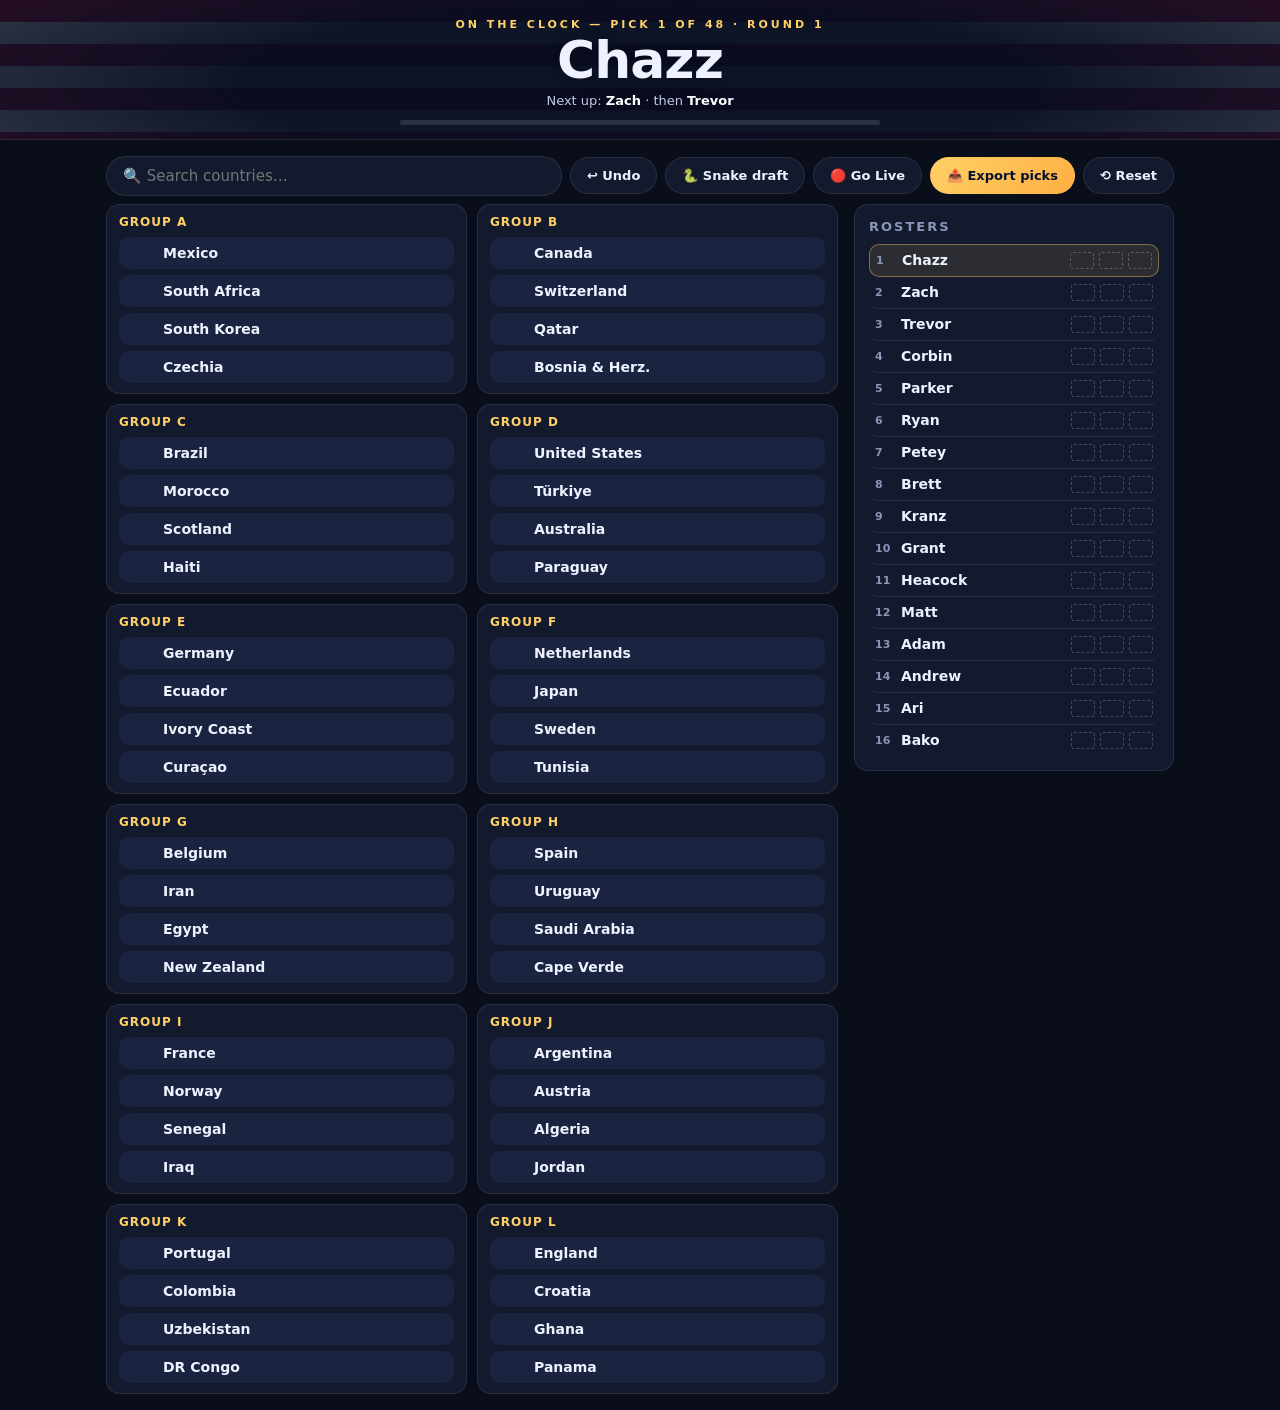
==== draft.html @ 39d611b7 "Add live broadcast mode to draft tracker Commissioner can paste a fine-grained PAT to publish each p" ====
<!DOCTYPE html>
<html lang="en">
<head>
<meta charset="UTF-8">
<meta name="viewport" content="width=device-width, initial-scale=1.0">
<title>Draft Tracker · World Cup Pool 2026</title>
<link rel="icon" href="data:image/svg+xml,<svg xmlns='http://www.w3.org/2000/svg' viewBox='0 0 100 100'><text y='.9em' font-size='90'>📋</text></svg>">
<link rel="preconnect" href="https://flagcdn.com">
<style>
  * { box-sizing: border-box; margin: 0; padding: 0; }
  :root {
    --bg: #0a0e1a; --card: #131a2e; --card2: #1a2340; --line: rgba(255,255,255,0.09);
    --text: #eef2ff; --muted: #8b96b8; --gold: #ffd166; --green: #3ddc84; --red: #ff5d73; --blue: #4dccff;
  }
  body { font-family: "Segoe UI", system-ui, -apple-system, Roboto, sans-serif; background: var(--bg); color: var(--text); min-height: 100vh; }

  /* ── on the clock header ── */
  .clock {
    position: sticky; top: 0; z-index: 20; text-align: center;
    padding: 18px 16px 14px; border-bottom: 1px solid var(--line);
    background:
      radial-gradient(ellipse 90% 160% at 50% 60%, rgba(5,12,30,0.96) 35%, rgba(5,12,30,0.8) 70%, rgba(5,12,30,0.55) 100%),
      repeating-linear-gradient(180deg, #B31942 0 22px, #e9ebf5 22px 44px);
  }
  .clock-kicker { font-size: 11px; letter-spacing: 3px; text-transform: uppercase; color: var(--gold); font-weight: 800; }
  .clock-name { font-size: clamp(30px, 7vw, 52px); font-weight: 900; letter-spacing: -1px; text-transform: capitalize; line-height: 1.15;
    text-shadow: 0 2px 14px rgba(5,12,30,0.95); }
  .clock-name.done { color: var(--gold); }
  .clock-sub { font-size: 13px; color: #c2cbe6; margin-top: 2px; text-shadow: 0 1px 6px rgba(5,12,30,0.9); }
  .clock-sub b { color: #fff; text-transform: capitalize; }
  .progress { height: 5px; background: rgba(255,255,255,0.12); border-radius: 99px; max-width: 480px; margin: 12px auto 0; overflow: hidden; }
  .progress i { display: block; height: 100%; border-radius: 99px; background: linear-gradient(90deg, var(--gold), #ff9f1c); transition: width .5s cubic-bezier(.2,.8,.2,1); }

  main { max-width: 1100px; margin: 0 auto; padding: 16px; }

  .toolbar { display: flex; gap: 8px; flex-wrap: wrap; align-items: center; margin-bottom: 14px; }
  .toolbar input {
    flex: 1; min-width: 160px; background: var(--card); border: 1px solid var(--line); color: var(--text);
    font: inherit; font-size: 15px; padding: 10px 16px; border-radius: 999px; outline: none;
  }
  .toolbar input:focus { border-color: var(--gold); }
  .tbtn {
    border: 1px solid var(--line); background: var(--card); color: var(--text); font: inherit; font-size: 13px;
    font-weight: 700; padding: 10px 16px; border-radius: 999px; cursor: pointer; white-space: nowrap;
  }
  .tbtn:hover { border-color: var(--gold); color: var(--gold); }
  .tbtn.danger:hover { border-color: var(--red); color: var(--red); }
  .tbtn.primary { background: linear-gradient(135deg, var(--gold), #ffae42); color: #06122e; border-color: transparent; }
  .mode-note { font-size: 12px; color: var(--muted); }

  .layout { display: grid; grid-template-columns: 1fr 320px; gap: 16px; align-items: start; }
  @media (max-width: 900px) { .layout { grid-template-columns: 1fr; } }

  /* ── country board ── */
  .groups { display: grid; grid-template-columns: repeat(auto-fill, minmax(240px, 1fr)); gap: 10px; }
  .gcard { background: var(--card); border: 1px solid var(--line); border-radius: 14px; padding: 10px 12px; }
  .gtitle { font-size: 12px; font-weight: 800; letter-spacing: 1px; color: var(--gold); margin-bottom: 8px; }
  .chip {
    display: flex; align-items: center; gap: 8px; width: 100%; text-align: left;
    background: var(--card2); border: 1px solid transparent; border-radius: 10px;
    padding: 7px 9px; margin-bottom: 6px; cursor: pointer; color: var(--text); font: inherit; font-size: 14px; font-weight: 600;
    transition: transform .12s, border-color .12s; position: relative;
  }
  .chip:last-child { margin-bottom: 0; }
  .chip:hover:not(.taken) { transform: translateX(3px); border-color: var(--gold); }
  .chip img { width: 26px; border-radius: 3px; box-shadow: 0 1px 4px rgba(0,0,0,.5); flex-shrink: 0; }
  .chip.taken { opacity: 0.45; cursor: default; }
  .chip.taken img { filter: grayscale(.85); }
  .chip.taken .cname { text-decoration: line-through; text-decoration-color: rgba(255,255,255,0.5); }
  .chip .who { margin-left: auto; font-size: 10.5px; font-weight: 800; color: var(--blue); text-transform: capitalize; white-space: nowrap; }
  .chip.justPicked { animation: flash .9s ease; }
  @keyframes flash { 0% { background: rgba(255,209,102,0.5); } 100% { background: var(--card2); } }
  .gcard.cleared { opacity: 0.55; }

  /* ── rosters sidebar ── */
  .rosters { background: var(--card); border: 1px solid var(--line); border-radius: 14px; padding: 14px; max-height: 80vh; overflow-y: auto; position: sticky; top: 130px; }
  .rosters h3 { font-size: 13px; letter-spacing: 2px; text-transform: uppercase; color: var(--muted); margin-bottom: 10px; }
  .ros { display: flex; align-items: center; gap: 8px; padding: 7px 6px; border-radius: 10px; border-bottom: 1px solid var(--line); }
  .ros:last-child { border-bottom: none; }
  .ros.onclock { background: rgba(255,209,102,0.1); border: 1px solid rgba(255,209,102,0.4); }
  .ros .ord { font-size: 11px; color: var(--muted); width: 18px; font-weight: 800; flex-shrink: 0; }
  .ros .rname { font-weight: 700; font-size: 14px; text-transform: capitalize; width: 76px; flex-shrink: 0; overflow: hidden; text-overflow: ellipsis; white-space: nowrap; }
  .ros .picks { display: flex; gap: 5px; margin-left: auto; }
  .ros .picks img { width: 24px; border-radius: 3px; box-shadow: 0 1px 4px rgba(0,0,0,.5); }
  .ros .slot { width: 24px; height: 17px; border: 1px dashed rgba(255,255,255,0.22); border-radius: 3px; }

  /* ── export overlay ── */
  .overlay { position: fixed; inset: 0; background: rgba(4,7,16,0.85); z-index: 50; display: flex; align-items: center; justify-content: center; padding: 18px; }
  .modal { background: var(--card); border: 1px solid var(--line); border-radius: 18px; max-width: 640px; width: 100%; padding: 24px; max-height: 88vh; overflow-y: auto; }
  .modal h2 { margin-bottom: 8px; }
  .modal p { color: var(--muted); font-size: 14px; line-height: 1.55; margin-bottom: 14px; }
  .modal textarea { width: 100%; height: 240px; background: #0c1122; color: #cfe3ff; border: 1px solid var(--line); border-radius: 10px; padding: 12px; font: 12px/1.5 ui-monospace, Consolas, monospace; }
  .modal .row { display: flex; gap: 10px; margin-top: 12px; flex-wrap: wrap; }
  .hidden { display: none !important; }
  canvas.confetti { position: fixed; inset: 0; pointer-events: none; z-index: 99; }
</style>
</head>
<body>
  <header class="clock">
    <div class="clock-kicker" id="pickLabel">Draft Tracker</div>
    <div class="clock-name" id="onClock">—</div>
    <div class="clock-sub" id="nextUp"></div>
    <div class="progress"><i id="bar" style="width:0%"></i></div>
  </header>

  <main>
    <div class="toolbar">
      <input id="search" type="search" placeholder="🔍 Search countries…" autocomplete="off">
      <button class="tbtn" id="undoBtn">↩ Undo</button>
      <button class="tbtn" id="modeBtn"></button>
      <button class="tbtn" id="liveBtn">🔴 Go Live</button>
      <button class="tbtn primary" id="exportBtn">📤 Export picks</button>
      <button class="tbtn danger" id="resetBtn">⟲ Reset</button>
    </div>
    <div id="syncNote" class="mode-note" style="margin:-6px 4px 12px;"></div>
    <div class="layout">
      <div class="groups" id="board"></div>
      <aside class="rosters">
        <h3>Rosters</h3>
        <div id="rosters"></div>
      </aside>
    </div>
  </main>

  <div class="overlay hidden" id="liveOverlay">
    <div class="modal">
      <h2>🔴 Go Live</h2>
      <p>Live mode publishes every pick to the pool site so the whole group can follow along at this same link
         (their pages refresh automatically). Only <b>this device</b> can make picks — everyone else watches.</p>
      <p><b>One-time setup</b> (repo owner only):<br>
         1. GitHub → Settings → Developer settings → <a href="https://github.com/settings/personal-access-tokens/new" target="_blank" style="color:var(--blue)">Fine-grained tokens → Generate new token</a><br>
         2. Repository access: <b>Only select repositories → worldcuppool</b><br>
         3. Permissions → Repository permissions → <b>Contents: Read and write</b><br>
         4. Generate, copy, and paste it below. It is stored only in this browser.</p>
      <input id="tokenInput" type="password" placeholder="github_pat_…" autocomplete="off"
        style="width:100%; background:#0c1122; color:var(--text); border:1px solid var(--line); border-radius:10px; padding:12px; font:inherit;">
      <div class="row">
        <button class="tbtn primary" id="tokenSave">Start broadcasting</button>
        <button class="tbtn" id="tokenClose">Cancel</button>
        <button class="tbtn danger hidden" id="tokenForget">Stop live & forget token</button>
      </div>
    </div>
  </div>

  <div class="overlay hidden" id="overlay">
    <div class="modal">
      <h2 id="modalTitle">📤 Export picks</h2>
      <p>This is the <b>data/pool.js</b> roster block. Copy it and paste it to Claude (or straight into the repo) and the
         dashboard updates with the real draft.</p>
      <textarea id="exportText" readonly></textarea>
      <div class="row">
        <button class="tbtn primary" id="copyBtn">📋 Copy to clipboard</button>
        <button class="tbtn" id="closeBtn">Close</button>
      </div>
    </div>
  </div>

<script src="data/teams.js"></script>
<script>
  // Official draft order (crypto-random draw, June 11 2026)
  const ORDER = ["chazz","zach","trevor","corbin","parker","ryan","petey","brett","kranz","grant","heacock","matt","adam","andrew","ari","bako"];
  const ROUNDS = 3; // 16 managers × 3 picks = 48 nations
  const TOTAL = ORDER.length * ROUNDS;
  const AVATARS = ["🦅","🐯","🦈","🐺","🦁","🐻","🦊","🐙","🦂","🐉","🦬","🐎","🦉","🐍","🦜","🐊"];
  const KEY = "wc26-draft-tracker";

  let state = load() || { mode: "snake", picks: [] }; // picks: [{ team, manager }]

  // ── live sync (optional): commissioner publishes picks to the repo,
  //    everyone else follows along read-only ──
  const REPO = "ancarcich-ops/worldcuppool";
  const BRANCH = "claude/tender-brahmagupta-cn1d5u";
  const FILE_URL = `https://api.github.com/repos/${REPO}/contents/data/draft.json`;
  const TOKEN_KEY = "wc26-draft-token";
  let token = localStorage.getItem(TOKEN_KEY) || "";
  let remoteSha = null;
  let following = false; // true = read-only viewer
  let publishTimer = null;

  async function remoteGet() {
    const headers = { Accept: "application/vnd.github+json" };
    if (token) headers.Authorization = `Bearer ${token}`;
    const res = await fetch(`${FILE_URL}?ref=${encodeURIComponent(BRANCH)}&t=${Date.now()}`, { headers, cache: "no-store" });
    if (res.status === 404) return null;
    if (!res.ok) throw new Error(`GitHub ${res.status}`);
    const data = await res.json();
    return { sha: data.sha, json: JSON.parse(decodeURIComponent(escape(atob(data.content.replace(/\n/g, ""))))) };
  }

  async function remotePut(retry = true) {
    if (!token) return;
    const body = {
      message: `draft: ${state.picks.length}/${TOTAL} picks`,
      content: btoa(unescape(encodeURIComponent(JSON.stringify(state)))),
      branch: BRANCH,
    };
    if (remoteSha) body.sha = remoteSha;
    const res = await fetch(FILE_URL, {
      method: "PUT",
      headers: { Accept: "application/vnd.github+json", Authorization: `Bearer ${token}`, "Content-Type": "application/json" },
      body: JSON.stringify(body),
    });
    if (res.ok) {
      remoteSha = (await res.json()).content.sha;
      syncNote(`🟢 Live · ${state.picks.length}/${TOTAL} published`);
    } else if ((res.status === 409 || res.status === 422) && retry) {
      const cur = await remoteGet().catch(() => null);
      remoteSha = cur?.sha || null;
      return remotePut(false);
    } else {
      syncNote(`⚠️ Publish failed (HTTP ${res.status}) — picks are still saved on this device`);
    }
  }

  function schedulePublish() {
    if (!token) return;
    clearTimeout(publishTimer);
    publishTimer = setTimeout(() => remotePut().catch((e) => syncNote(`⚠️ ${e.message}`)), 700);
  }

  async function pollRemote() {
    try {
      const remote = await remoteGet();
      if (remote && JSON.stringify(remote.json.picks) !== JSON.stringify(state.picks)) {
        state = remote.json;
        remoteSha = remote.sha;
        render();
      }
      if (remote) syncNote(`👀 Watching live · ${state.picks.length}/${TOTAL} picks · updated ${new Date().toLocaleTimeString()}`);
    } catch { /* transient — keep last good state */ }
  }

  function syncNote(msg) {
    const el = document.querySelector("#syncNote");
    if (el) el.textContent = msg;
  }

  async function init() {
    if (token) {
      // commissioner: adopt whichever side has more picks, then broadcast
      const remote = await remoteGet().catch(() => null);
      if (remote) {
        remoteSha = remote.sha;
        if ((remote.json.picks?.length || 0) > state.picks.length) { state = remote.json; save(); }
      }
      schedulePublish();
    } else {
      // no token: if a broadcast exists, follow it read-only
      const remote = await remoteGet().catch(() => null);
      if (remote && (remote.json.picks?.length || 0) >= state.picks.length) {
        following = true;
        state = remote.json;
        setInterval(pollRemote, 75_000);
        syncNote(`👀 Watching live · refreshes automatically`);
      }
    }
    render();
  }

  const $ = (s) => document.querySelector(s);
  const flag = (code) => `<img src="https://flagcdn.com/w40/${TEAMS[code].iso}.png" alt="" loading="lazy">`;
  const cap = (s) => s.charAt(0).toUpperCase() + s.slice(1);

  function load() { try { return JSON.parse(localStorage.getItem(KEY)); } catch { return null; } }
  function save() { localStorage.setItem(KEY, JSON.stringify(state)); }

  function managerAt(pickIdx) {
    const round = Math.floor(pickIdx / ORDER.length);
    const pos = pickIdx % ORDER.length;
    const reversed = state.mode === "snake" && round % 2 === 1;
    return ORDER[reversed ? ORDER.length - 1 - pos : pos];
  }
  const taken = () => new Map(state.picks.map((p) => [p.team, p.manager]));
  const picksOf = (m) => state.picks.filter((p) => p.manager === m).map((p) => p.team);

  // ── rendering ────────────────────────────────────────────────
  function render(justPicked) {
    const n = state.picks.length;
    const done = n >= TOTAL;
    $("#pickLabel").textContent = done ? "🏁 Draft complete!" : `On the clock — Pick ${n + 1} of ${TOTAL} · Round ${Math.floor(n / ORDER.length) + 1}`;
    $("#onClock").textContent = done ? "Draft Complete 🎉" : managerAt(n);
    $("#onClock").classList.toggle("done", done);
    $("#nextUp").innerHTML = done
      ? `All 48 nations are off the board. Hit <b>Export picks</b>!`
      : n + 1 < TOTAL ? `Next up: <b>${managerAt(n + 1)}</b>${n + 2 < TOTAL ? ` · then <b>${managerAt(n + 2)}</b>` : ""}` : `Last pick of the draft!`;
    $("#bar").style.width = `${(n / TOTAL) * 100}%`;
    $("#modeBtn").textContent = state.mode === "snake" ? "🐍 Snake draft" : "➡ Linear draft";
    $("#modeBtn").disabled = n > 0;
    $("#modeBtn").style.opacity = n > 0 ? 0.55 : 1;
    $("#liveBtn").textContent = token ? "🟢 Live" : "🔴 Go Live";

    // viewers follow read-only
    ["#undoBtn", "#modeBtn", "#resetBtn", "#liveBtn"].forEach((s) => $(s).classList.toggle("hidden", following));

    renderBoard(justPicked);
    renderRosters(done ? null : managerAt(n));
    if (done && justPicked) confetti();
  }

  function renderBoard(justPicked) {
    const t = taken();
    const q = $("#search").value.trim().toLowerCase();
    $("#board").innerHTML = GROUPS.map((g) => {
      const codes = Object.keys(TEAMS).filter((c) => TEAMS[c].group === g);
      const visible = codes.filter((c) => !q || TEAMS[c].name.toLowerCase().includes(q) || c.toLowerCase().includes(q));
      if (!visible.length) return "";
      const cleared = codes.every((c) => t.has(c));
      return `<div class="gcard ${cleared ? "cleared" : ""}">
        <div class="gtitle">GROUP ${g}${cleared ? " ✓" : ""}</div>
        ${visible.map((c) => {
          const owner = t.get(c);
          return `<button class="chip ${owner ? "taken" : ""} ${c === justPicked ? "justPicked" : ""}" data-code="${c}" ${owner || following ? "disabled" : ""}>
            ${flag(c)}<span class="cname">${TEAMS[c].name}</span>
            ${owner ? `<span class="who">${owner}</span>` : ""}
          </button>`;
        }).join("")}
      </div>`;
    }).join("");

    document.querySelectorAll(".chip:not(.taken)").forEach((b) => b.addEventListener("click", () => pick(b.dataset.code)));
  }

  function renderRosters(onClock) {
    $("#rosters").innerHTML = ORDER.map((m, i) => {
      const ps = picksOf(m);
      return `<div class="ros ${m === onClock ? "onclock" : ""}">
        <span class="ord">${i + 1}</span><span class="rname">${m}</span>
        <span class="picks">
          ${ps.map((c) => `<span title="${TEAMS[c].name}">${flag(c)}</span>`).join("")}
          ${Array.from({ length: ROUNDS - ps.length }, () => `<span class="slot"></span>`).join("")}
        </span>
      </div>`;
    }).join("");
  }

  // ── actions ──────────────────────────────────────────────────
  function pick(code) {
    if (following || state.picks.length >= TOTAL || taken().has(code)) return;
    state.picks.push({ team: code, manager: managerAt(state.picks.length) });
    save(); schedulePublish();
    $("#search").value = "";
    render(code);
  }

  $("#undoBtn").onclick = () => {
    if (!state.picks.length) return;
    state.picks.pop(); save(); schedulePublish(); render();
  };
  $("#modeBtn").onclick = () => {
    if (state.picks.length) return; // locked once drafting starts
    state.mode = state.mode === "snake" ? "linear" : "snake";
    save(); render();
  };
  $("#resetBtn").onclick = () => {
    if (confirm("Wipe ALL picks and start the draft over?")) { state.picks = []; save(); schedulePublish(); render(); }
  };
  $("#search").addEventListener("input", () => renderBoard());

  // ── live mode controls ───────────────────────────────────────
  $("#liveBtn").onclick = () => {
    $("#tokenInput").value = token;
    $("#tokenForget").classList.toggle("hidden", !token);
    $("#liveOverlay").classList.remove("hidden");
  };
  $("#tokenSave").onclick = () => {
    const t = $("#tokenInput").value.trim();
    if (!t) return;
    token = t; localStorage.setItem(TOKEN_KEY, t);
    following = false;
    $("#liveOverlay").classList.add("hidden");
    syncNote("🟢 Live mode on — publishing picks…");
    remotePut().catch((e) => syncNote(`⚠️ ${e.message}`));
    render();
  };
  $("#tokenForget").onclick = () => {
    token = ""; localStorage.removeItem(TOKEN_KEY);
    $("#liveOverlay").classList.add("hidden");
    syncNote("Live mode off — picks stay on this device only");
    render();
  };
  $("#tokenClose").onclick = () => $("#liveOverlay").classList.add("hidden");

  // ── export ───────────────────────────────────────────────────
  $("#exportBtn").onclick = () => {
    const lines = ORDER.map((m, i) => {
      const ps = picksOf(m);
      const teams = ps.map((c) => `"${c}"`).join(", ");
      return `    { name: "${cap(m)}", avatar: "${AVATARS[i % AVATARS.length]}", teams: [${teams}] },`;
    });
    $("#modalTitle").textContent = state.picks.length >= TOTAL ? "🏁 Draft complete — export" : `📤 Export (${state.picks.length}/${TOTAL} picks so far)`;
    $("#exportText").value = `const POOL = {
  settings: {
    poolName: "World Cup Pool 2026",
    sampleDraft: false,
  },

  players: [
${lines.join("\n")}
  ],
};

globalThis.POOL = POOL;
`;
    $("#overlay").classList.remove("hidden");
  };
  $("#copyBtn").onclick = async () => {
    const ta = $("#exportText");
    try { await navigator.clipboard.writeText(ta.value); $("#copyBtn").textContent = "✅ Copied!"; }
    catch { ta.select(); document.execCommand("copy"); $("#copyBtn").textContent = "✅ Copied!"; }
    setTimeout(() => ($("#copyBtn").textContent = "📋 Copy to clipboard"), 1600);
  };
  $("#closeBtn").onclick = () => $("#overlay").classList.add("hidden");

  // ── confetti ─────────────────────────────────────────────────
  function confetti() {
    const cv = document.createElement("canvas");
    cv.className = "confetti"; document.body.appendChild(cv);
    const ctx = cv.getContext("2d"); cv.width = innerWidth; cv.height = innerHeight;
    const colors = ["#FFD700","#B31942","#0A3161","#ffffff","#4DCCFF","#3ddc84"];
    const parts = Array.from({ length: 200 }, () => ({
      x: Math.random() * cv.width, y: -20 - Math.random() * cv.height * .4,
      r: 4 + Math.random() * 6, c: colors[(Math.random() * colors.length) | 0],
      vy: 2.5 + Math.random() * 3.5, vx: -1.5 + Math.random() * 3, rot: Math.random() * 6, vr: -.15 + Math.random() * .3,
    }));
    const t0 = performance.now();
    (function tick(t) {
      ctx.clearRect(0, 0, cv.width, cv.height);
      for (const p of parts) { p.x += p.vx; p.y += p.vy; p.rot += p.vr;
        ctx.save(); ctx.translate(p.x, p.y); ctx.rotate(p.rot); ctx.fillStyle = p.c; ctx.fillRect(-p.r/2, -p.r/4, p.r, p.r/2); ctx.restore(); }
      if (t - t0 < 5000) requestAnimationFrame(tick); else cv.remove();
    })(t0);
  }

  render(); // immediate paint from local state
  init();   // then adopt/begin live sync if available
</script>
</body>
</html>
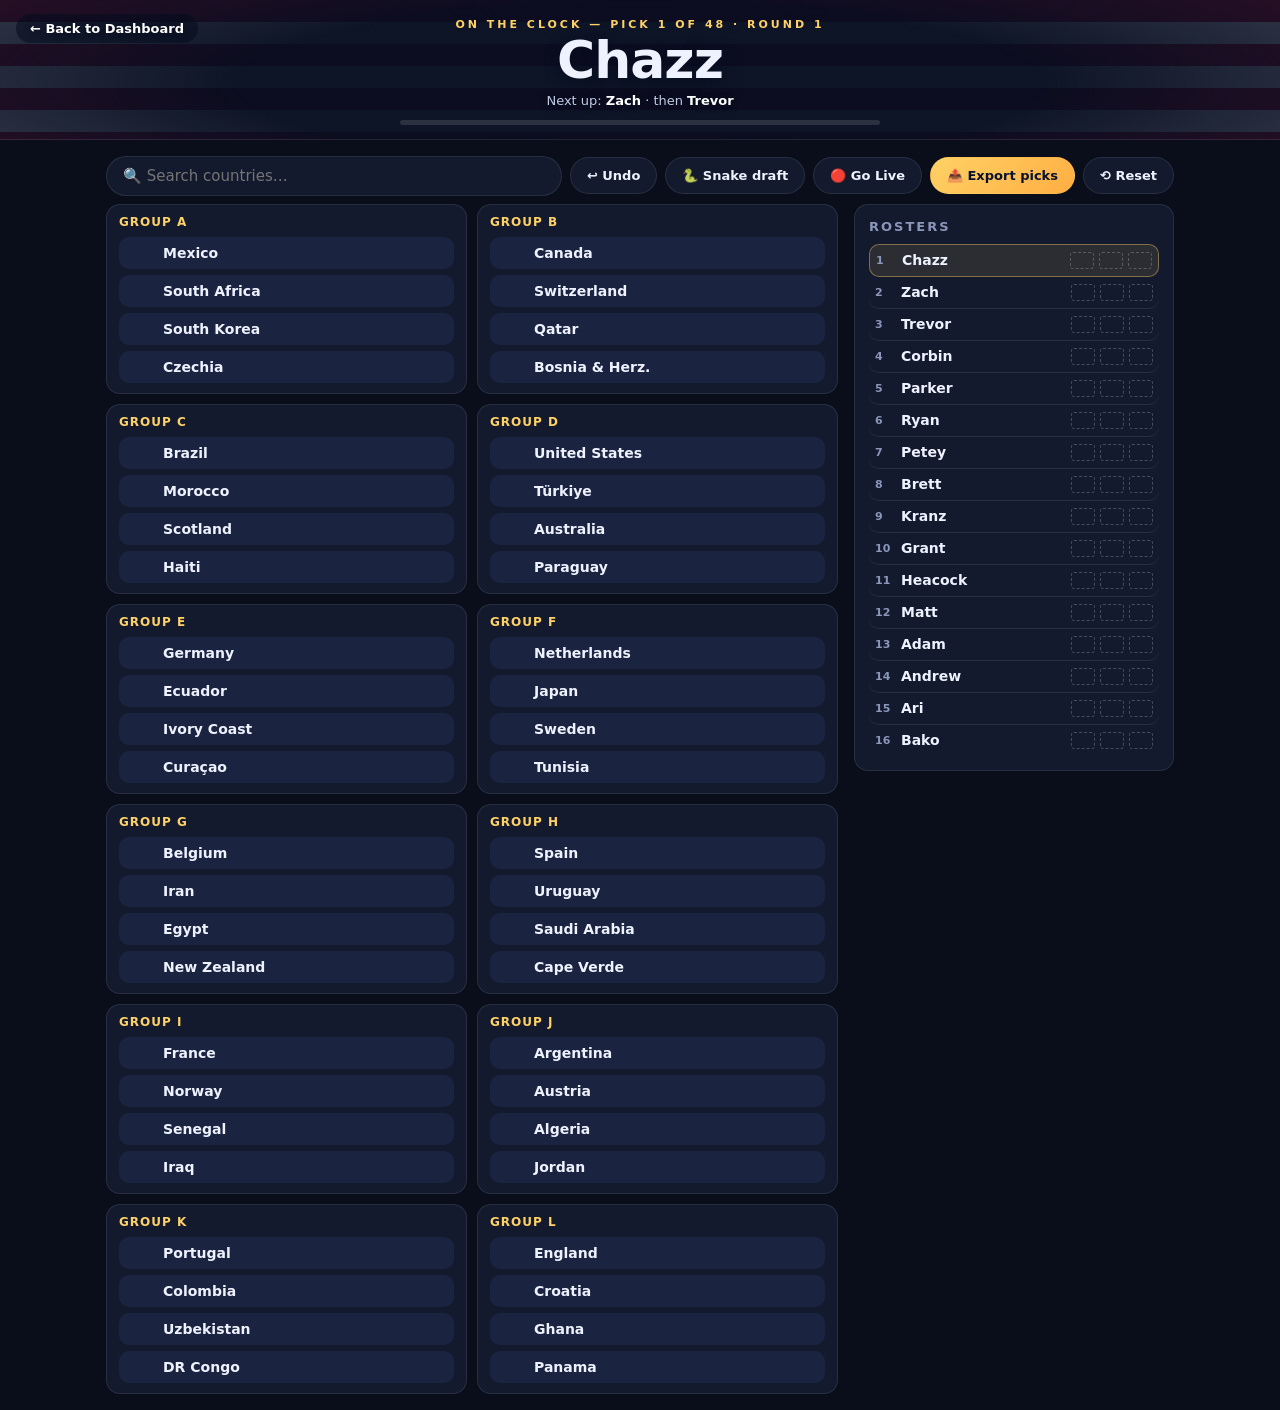
==== commit 04a6e12e: "Cross-link dashboard and draft board Add a 'View the Draft Board' button on the dashboard hero and a" ====
--- a/draft.html
+++ b/draft.html
@@ -22,6 +22,10 @@
       radial-gradient(ellipse 90% 160% at 50% 60%, rgba(5,12,30,0.96) 35%, rgba(5,12,30,0.8) 70%, rgba(5,12,30,0.55) 100%),
       repeating-linear-gradient(180deg, #B31942 0 22px, #e9ebf5 22px 44px);
   }
+  .back-link { position: absolute; left: 16px; top: 14px; color: #fff; text-decoration: none; font-size: 13px; font-weight: 700;
+    background: rgba(5,12,30,0.55); padding: 7px 14px; border-radius: 999px; text-shadow: 0 1px 6px rgba(5,12,30,0.9); }
+  .back-link:hover { background: rgba(5,12,30,0.8); }
+  @media (max-width: 560px) { .back-link { position: static; display: inline-block; margin-bottom: 8px; } }
   .clock-kicker { font-size: 11px; letter-spacing: 3px; text-transform: uppercase; color: var(--gold); font-weight: 800; }
   .clock-name { font-size: clamp(30px, 7vw, 52px); font-weight: 900; letter-spacing: -1px; text-transform: capitalize; line-height: 1.15;
     text-shadow: 0 2px 14px rgba(5,12,30,0.95); }
@@ -97,6 +101,7 @@
 </head>
 <body>
   <header class="clock">
+    <a href="index.html" class="back-link">← Back to Dashboard</a>
     <div class="clock-kicker" id="pickLabel">Draft Tracker</div>
     <div class="clock-name" id="onClock">—</div>
     <div class="clock-sub" id="nextUp"></div>
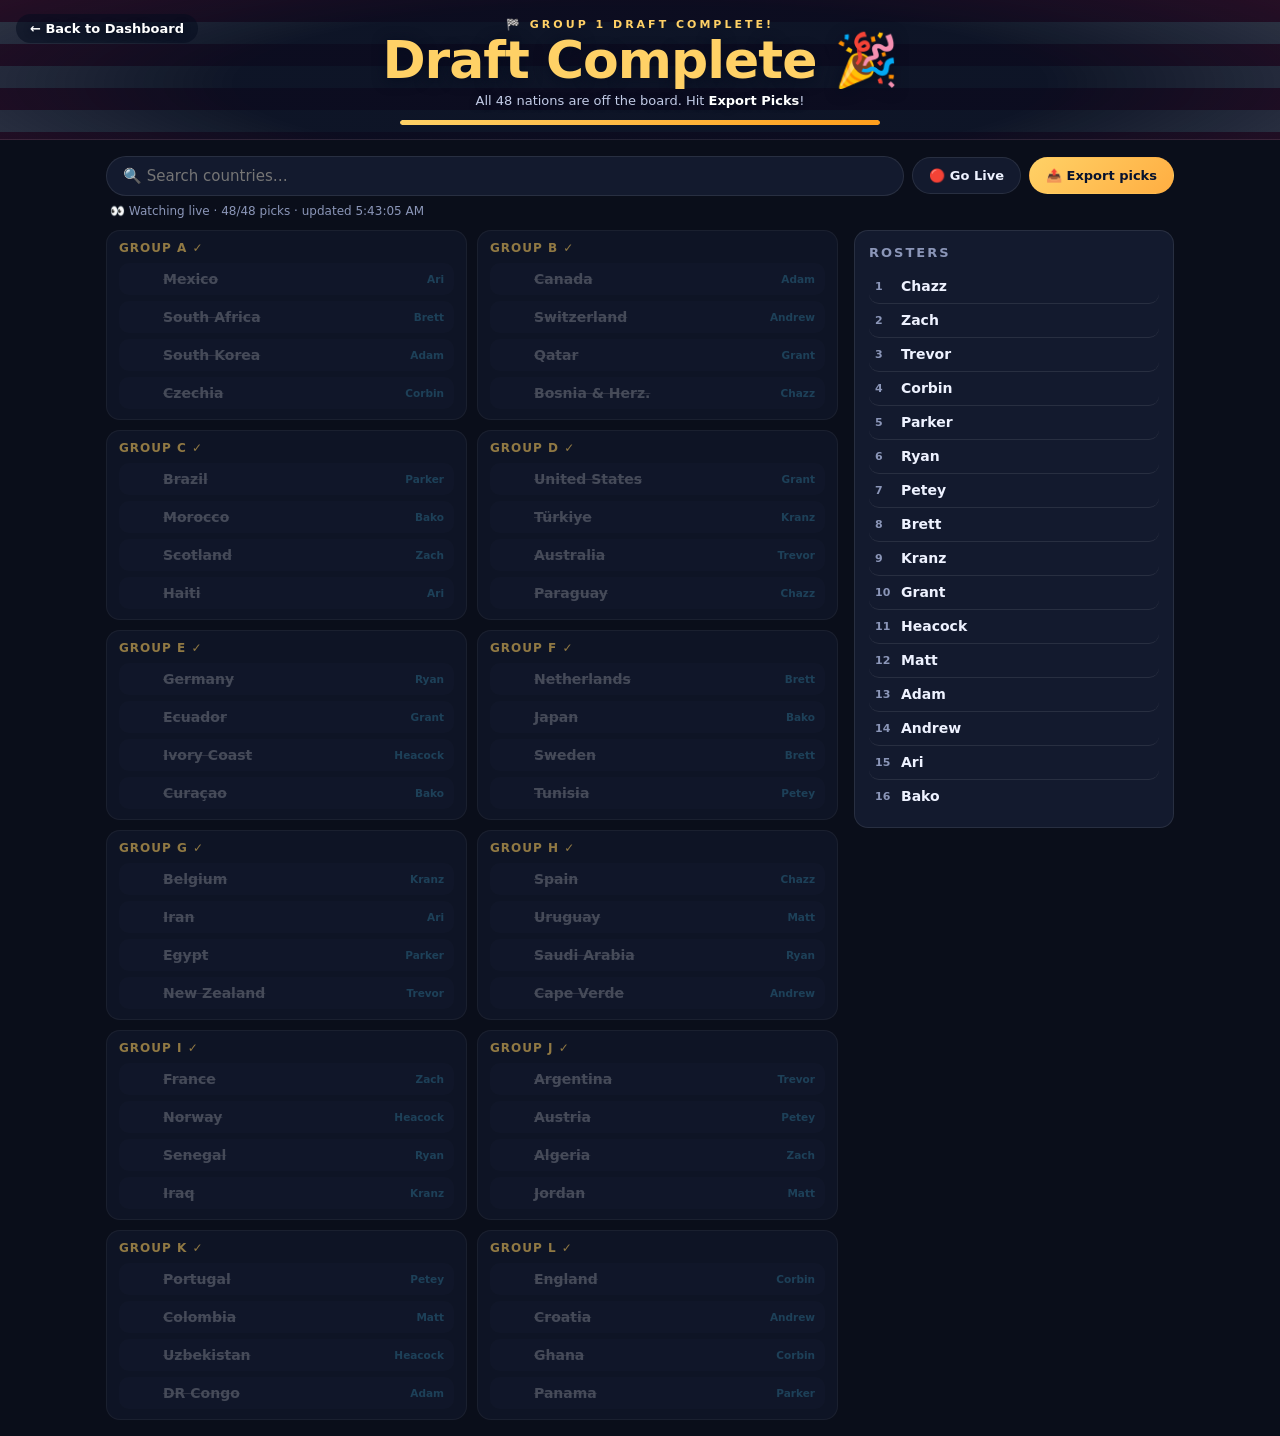
==== commit d3d8fd10: "Fix live draft sync for viewers Viewers now read the broadcast from the Pages-hosted JSON instead of" ====
--- a/draft.html
+++ b/draft.html
@@ -101,7 +101,7 @@
 </head>
 <body>
   <header class="clock">
-    <a href="index.html" class="back-link">← Back to Dashboard</a>
+    <a href="index.html" class="back-link" id="backLink">← Back to Dashboard</a>
     <div class="clock-kicker" id="pickLabel">Draft Tracker</div>
     <div class="clock-name" id="onClock">—</div>
     <div class="clock-sub" id="nextUp"></div>
@@ -162,30 +162,99 @@
 
 <script src="data/teams.js"></script>
 <script>
-  // Official draft order (crypto-random draw, June 11 2026)
-  const ORDER = ["chazz","zach","trevor","corbin","parker","ryan","petey","brett","kranz","grant","heacock","matt","adam","andrew","ari","bako"];
-  const ROUNDS = 3; // 16 managers × 3 picks = 48 nations
+  // Draft orders per pool. ?pool=2 runs the Group 2 draft (separate board,
+  // separate broadcast file, separate saved state). Rounds and picks-per-
+  // manager auto-adjust to the roster size (48 ÷ players → 16→3, 12→4).
+  const POOLS = {
+    default: {
+      name: "Group 1",
+      order: ["chazz","zach","trevor","corbin","parker","ryan","petey","brett","kranz","grant","heacock","matt","adam","andrew","ari","bako"],
+    },
+    "2": {
+      name: "Group 2",
+      // Crypto-random draw, June 13 2026. 10 players × 4 rounds = 40 picks;
+      // 8 teams stay on the board (out of play).
+      order: ["Alex","Esther","Tim","Mari","Payton","Dusan","Andrew","Pavle","Brittany","Emin"],
+    },
+  };
+  const POOL_ID = new URLSearchParams(location.search).get("pool") || "default";
+  const CFG = POOLS[POOL_ID] || POOLS.default;
+  const ORDER = CFG.order;
+  const ROUNDS = Math.floor(Object.keys(TEAMS).length / ORDER.length); // teams ÷ managers
   const TOTAL = ORDER.length * ROUNDS;
   const AVATARS = ["🦅","🐯","🦈","🐺","🦁","🐻","🦊","🐙","🦂","🐉","🦬","🐎","🦉","🐍","🦜","🐊"];
-  const KEY = "wc26-draft-tracker";
+  const DRAFT_FILE = POOL_ID === "default" ? "data/draft.json" : `data/draft.${POOL_ID}.json`;
+  const KEY = "wc26-draft-tracker-" + POOL_ID;
+  if (POOL_ID !== "default") document.getElementById("backLink").href = "index.html?pool=" + POOL_ID;
 
   let state = load() || { mode: "snake", picks: [] }; // picks: [{ team, manager }]
 
   // ── live sync (optional): commissioner publishes picks to the repo,
   //    everyone else follows along read-only ──
-  const REPO = "ancarcich-ops/worldcuppool";
-  const BRANCH = "claude/tender-brahmagupta-cn1d5u";
-  const FILE_URL = `https://api.github.com/repos/${REPO}/contents/data/draft.json`;
-  const TOKEN_KEY = "wc26-draft-token";
+  // Auto-detect the repo from the GitHub Pages URL so a forked/duplicated
+  // copy "just works" without editing code. Falls back to this repo when
+  // opened locally (file://) for testing.
+  function detectRepo() {
+    const m = /^([^.]+)\.github\.io$/.exec(location.hostname);
+    if (m) {
+      const owner = m[1];
+      const repo = location.pathname.split("/").filter(Boolean)[0] || `${owner}.github.io`;
+      return { owner: `${owner}/${repo}`, branch: null }; // branch resolved from API
+    }
+    return { owner: "ancarcich-ops/worldcuppool", branch: "claude/tender-brahmagupta-cn1d5u" };
+  }
+  const REPO_CFG = detectRepo();
+  let REPO = REPO_CFG.owner;
+  let BRANCH = REPO_CFG.branch;
+  const FILE_URL = `https://api.github.com/repos/${REPO}/contents/${DRAFT_FILE}`;
+  const TOKEN_KEY = "wc26-draft-token-" + POOL_ID;
   let token = localStorage.getItem(TOKEN_KEY) || "";
   let remoteSha = null;
+
+  async function ensureBranch() {
+    if (BRANCH) return BRANCH;
+    try {
+      const headers = { Accept: "application/vnd.github+json" };
+      if (token) headers.Authorization = `Bearer ${token}`;
+      const res = await fetch(`https://api.github.com/repos/${REPO}`, { headers, cache: "no-store" });
+      if (res.ok) BRANCH = (await res.json()).default_branch;
+    } catch { /* leave null; contents API GET still works without ref */ }
+    return BRANCH;
+  }
   let following = false; // true = read-only viewer
+  let viewerInterval = null;
   let publishTimer = null;
 
+  // Viewers read the broadcast straight from the GitHub Pages site (no API
+  // rate limit, so a whole room can watch). The commissioner still publishes
+  // via the API. DRAFT_FILE is relative, e.g. "data/draft.2.json".
+  async function viewerGet() {
+    const res = await fetch(`${DRAFT_FILE}?t=${Date.now()}`, { cache: "no-store" });
+    if (!res.ok) return null; // 404 = not broadcasting yet (or Pages still building)
+    return res.json();
+  }
+
+  async function viewerTick() {
+    if (token) return; // commissioner doesn't follow
+    try {
+      const data = await viewerGet();
+      if (!data || !Array.isArray(data.picks)) return; // no broadcast yet — stay in local mode
+      const wasFollowing = following;
+      following = true;
+      if (!wasFollowing || JSON.stringify(data) !== JSON.stringify({ mode: state.mode, picks: state.picks })) {
+        state = { mode: data.mode || "snake", picks: data.picks };
+        render();
+      }
+      syncNote(`👀 Watching live · ${state.picks.length}/${TOTAL} picks · updated ${new Date().toLocaleTimeString()}`);
+    } catch { /* transient — keep last good state */ }
+  }
+
   async function remoteGet() {
+    await ensureBranch();
     const headers = { Accept: "application/vnd.github+json" };
     if (token) headers.Authorization = `Bearer ${token}`;
-    const res = await fetch(`${FILE_URL}?ref=${encodeURIComponent(BRANCH)}&t=${Date.now()}`, { headers, cache: "no-store" });
+    const ref = BRANCH ? `ref=${encodeURIComponent(BRANCH)}&` : "";
+    const res = await fetch(`${FILE_URL}?${ref}t=${Date.now()}`, { headers, cache: "no-store" });
     if (res.status === 404) return null;
     if (!res.ok) throw new Error(`GitHub ${res.status}`);
     const data = await res.json();
@@ -194,11 +263,13 @@
 
   async function remotePut(retry = true) {
     if (!token) return;
+    await ensureBranch();
     const body = {
       message: `draft: ${state.picks.length}/${TOTAL} picks`,
       content: btoa(unescape(encodeURIComponent(JSON.stringify(state)))),
       branch: BRANCH,
     };
+    if (!BRANCH) delete body.branch;
     if (remoteSha) body.sha = remoteSha;
     const res = await fetch(FILE_URL, {
       method: "PUT",
@@ -223,18 +294,6 @@
     publishTimer = setTimeout(() => remotePut().catch((e) => syncNote(`⚠️ ${e.message}`)), 700);
   }
 
-  async function pollRemote() {
-    try {
-      const remote = await remoteGet();
-      if (remote && JSON.stringify(remote.json.picks) !== JSON.stringify(state.picks)) {
-        state = remote.json;
-        remoteSha = remote.sha;
-        render();
-      }
-      if (remote) syncNote(`👀 Watching live · ${state.picks.length}/${TOTAL} picks · updated ${new Date().toLocaleTimeString()}`);
-    } catch { /* transient — keep last good state */ }
-  }
-
   function syncNote(msg) {
     const el = document.querySelector("#syncNote");
     if (el) el.textContent = msg;
@@ -250,14 +309,11 @@
       }
       schedulePublish();
     } else {
-      // no token: if a broadcast exists, follow it read-only
-      const remote = await remoteGet().catch(() => null);
-      if (remote && (remote.json.picks?.length || 0) >= state.picks.length) {
-        following = true;
-        state = remote.json;
-        setInterval(pollRemote, 75_000);
-        syncNote(`👀 Watching live · refreshes automatically`);
-      }
+      // no token: poll the broadcast continuously. Auto-joins the moment the
+      // commissioner goes live, even if this page was opened beforehand.
+      syncNote("🔍 Looking for a live draft…");
+      await viewerTick();
+      viewerInterval = setInterval(viewerTick, 15_000);
     }
     render();
   }
@@ -282,7 +338,8 @@
   function render(justPicked) {
     const n = state.picks.length;
     const done = n >= TOTAL;
-    $("#pickLabel").textContent = done ? "🏁 Draft complete!" : `On the clock — Pick ${n + 1} of ${TOTAL} · Round ${Math.floor(n / ORDER.length) + 1}`;
+    const groupTag = POOL_ID === "default" ? "" : `${CFG.name} · `;
+    $("#pickLabel").textContent = done ? `🏁 ${CFG.name} draft complete!` : `${groupTag}On the clock — Pick ${n + 1} of ${TOTAL} · Round ${Math.floor(n / ORDER.length) + 1}`;
     $("#onClock").textContent = done ? "Draft Complete 🎉" : managerAt(n);
     $("#onClock").classList.toggle("done", done);
     $("#nextUp").innerHTML = done
@@ -294,8 +351,9 @@
     $("#modeBtn").style.opacity = n > 0 ? 0.55 : 1;
     $("#liveBtn").textContent = token ? "🟢 Live" : "🔴 Go Live";
 
-    // viewers follow read-only
-    ["#undoBtn", "#modeBtn", "#resetBtn", "#liveBtn"].forEach((s) => $(s).classList.toggle("hidden", following));
+    // viewers are read-only, but keep "Go Live" visible so the commissioner
+    // can take over from a fresh device
+    ["#undoBtn", "#modeBtn", "#resetBtn"].forEach((s) => $(s).classList.toggle("hidden", following));
 
     renderBoard(justPicked);
     renderRosters(done ? null : managerAt(n));
@@ -372,6 +430,7 @@
     if (!t) return;
     token = t; localStorage.setItem(TOKEN_KEY, t);
     following = false;
+    clearInterval(viewerInterval); viewerInterval = null; // stop following; we're the commissioner now
     $("#liveOverlay").classList.add("hidden");
     syncNote("🟢 Live mode on — publishing picks…");
     remotePut().catch((e) => syncNote(`⚠️ ${e.message}`));
@@ -392,10 +451,12 @@
       const teams = ps.map((c) => `"${c}"`).join(", ");
       return `    { name: "${cap(m)}", avatar: "${AVATARS[i % AVATARS.length]}", teams: [${teams}] },`;
     });
-    $("#modalTitle").textContent = state.picks.length >= TOTAL ? "🏁 Draft complete — export" : `📤 Export (${state.picks.length}/${TOTAL} picks so far)`;
+    const poolName = POOL_ID === "default" ? "World Cup Pool 2026" : `World Cup Pool 2026 — ${CFG.name}`;
+    const target = POOL_ID === "default" ? "data/pool.js" : `data/pool.${POOL_ID}.js`;
+    $("#modalTitle").textContent = state.picks.length >= TOTAL ? `🏁 Draft complete — paste into ${target}` : `📤 Export (${state.picks.length}/${TOTAL}) → ${target}`;
     $("#exportText").value = `const POOL = {
   settings: {
-    poolName: "World Cup Pool 2026",
+    poolName: "${poolName}",
     sampleDraft: false,
   },
 
